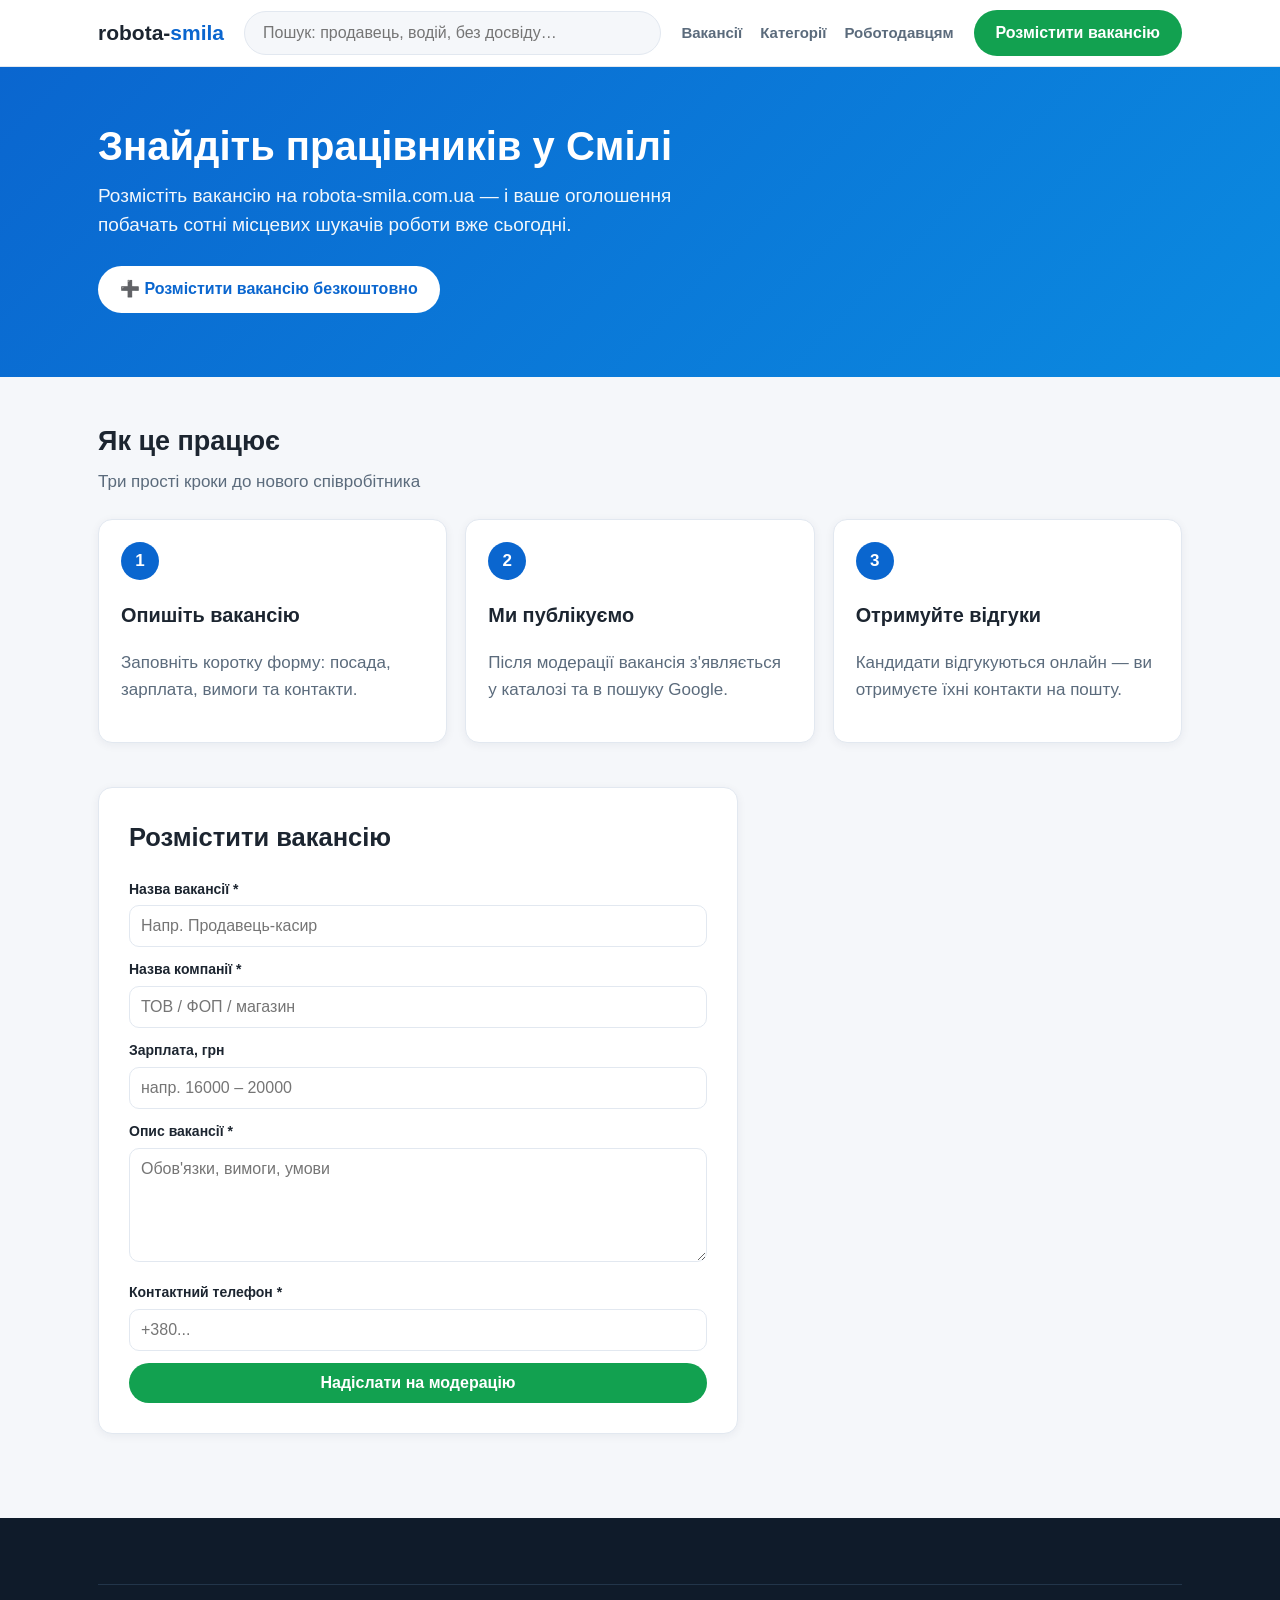
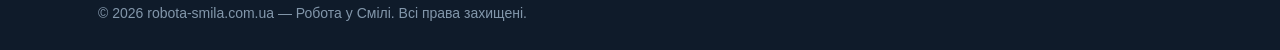
==== rabotodatelyam.html @ e4472aff "Локальний сайт вакансій robota-smila (Сміла) — статичний прототип Co-Authored-By: Claude Opus 4.8 <n" ====
<!DOCTYPE html>
<html lang="uk">
<head>
<meta charset="utf-8">
<meta name="viewport" content="width=device-width,initial-scale=1">
<title>Розмістити вакансію у Смілі — пошук працівників | robota-smila</title>
<meta name="description" content="Розмістіть вакансію у Смілі та знайдіть співробітників швидко. Ваше оголошення побачать сотні місцевих шукачів роботи. Просте розміщення за 5 хвилин!">
<link rel="canonical" href="https://robota-smila.com.ua/rabotodatelyam/">
<link rel="stylesheet" href="assets/style.css">
</head>
<body>
<header class="site"><div class="container nav">
  <a href="index.html" class="logo">robota-<b>smila</b></a>
  <div class="search"><input type="text" placeholder="Пошук: продавець, водій, без досвіду…"></div>
  <nav class="nav-links">
    <a href="vakansii.html">Вакансії</a>
    <a href="vakansii.html#cats">Категорії</a>
    <a href="rabotodatelyam.html">Роботодавцям</a>
  </nav>
  <a href="#form" class="btn green">Розмістити вакансію</a>
  <button class="burger" aria-label="Меню">☰</button>
</div></header>

<section class="hero"><div class="container">
  <h1>Знайдіть працівників у Смілі</h1>
  <p>Розмістіть вакансію на robota-smila.com.ua — і ваше оголошення побачать сотні місцевих шукачів роботи вже сьогодні.</p>
  <div class="cta"><a href="#form" class="btn ghost">➕ Розмістити вакансію безкоштовно</a></div>
</div></section>

<section class="block"><div class="container">
  <h2 class="title">Як це працює</h2>
  <p class="sub">Три прості кроки до нового співробітника</p>
  <div class="steps">
    <div class="step"><div class="num">1</div><h3>Опишіть вакансію</h3><p style="color:var(--muted)">Заповніть коротку форму: посада, зарплата, вимоги та контакти.</p></div>
    <div class="step"><div class="num">2</div><h3>Ми публікуємо</h3><p style="color:var(--muted)">Після модерації вакансія з'являється у каталозі та в пошуку Google.</p></div>
    <div class="step"><div class="num">3</div><h3>Отримуйте відгуки</h3><p style="color:var(--muted)">Кандидати відгукуються онлайн — ви отримуєте їхні контакти на пошту.</p></div>
  </div>
</div></section>

<section class="block" id="form" style="padding-top:0"><div class="container">
  <div class="detail" style="max-width:640px">
    <h2 style="margin-top:0">Розмістити вакансію</h2>
    <form id="jobForm">
      <div class="field"><label>Назва вакансії *</label><input required placeholder="Напр. Продавець-касир"></div>
      <div class="field"><label>Назва компанії *</label><input required placeholder="ТОВ / ФОП / магазин"></div>
      <div class="field"><label>Зарплата, грн</label><input placeholder="напр. 16000 – 20000"></div>
      <div class="field"><label>Опис вакансії *</label><textarea rows="5" required placeholder="Обов'язки, вимоги, умови"></textarea></div>
      <div class="field"><label>Контактний телефон *</label><input required type="tel" placeholder="+380..."></div>
      <button class="btn green" type="submit" style="width:100%">Надіслати на модерацію</button>
    </form>
    <div id="ok" style="display:none;color:var(--accent);font-weight:700;font-size:18px">✓ Дякуємо! Вакансію надіслано на модерацію. Ми опублікуємо її протягом дня.</div>
  </div>
</div></section>

<footer class="site"><div class="container">
  <div class="fbottom">© 2026 robota-smila.com.ua — Робота у Смілі. Всі права захищені.</div>
</div></footer>

<script src="assets/app.js"></script>
<script>
document.getElementById('jobForm').addEventListener('submit',e=>{
  e.preventDefault();
  document.getElementById('jobForm').style.display='none';
  document.getElementById('ok').style.display='block';
});
</script>
</body>
</html>
---- assets/style.css ----
:root{
  --bg:#f5f7fa;
  --card:#ffffff;
  --ink:#1c2530;
  --muted:#5b6b7c;
  --brand:#0a66cf;
  --brand-dark:#084f9e;
  --accent:#12a150;
  --border:#e2e8f0;
  --shadow:0 2px 10px rgba(20,40,70,.06);
  --radius:14px;
}
*{box-sizing:border-box}
html{scroll-behavior:smooth}
body{
  margin:0;
  font-family:-apple-system,BlinkMacSystemFont,"Segoe UI",Roboto,"Helvetica Neue",Arial,sans-serif;
  background:var(--bg);
  color:var(--ink);
  font-size:17px;
  line-height:1.55;
}
a{color:var(--brand);text-decoration:none}
a:hover{text-decoration:underline}
.container{max-width:1120px;margin:0 auto;padding:0 18px}

/* Header */
header.site{background:#fff;border-bottom:1px solid var(--border);position:sticky;top:0;z-index:50}
.nav{display:flex;align-items:center;gap:20px;height:66px}
.logo{font-weight:800;font-size:21px;color:var(--ink);white-space:nowrap}
.logo b{color:var(--brand)}
.nav .search{flex:1;position:relative}
.nav .search input{width:100%;height:44px;border:1px solid var(--border);border-radius:30px;padding:0 18px;font-size:16px;background:var(--bg)}
.nav .search input:focus{outline:2px solid var(--brand);background:#fff}
.nav-links{display:flex;gap:18px;align-items:center}
.nav-links a{color:var(--muted);font-weight:600;font-size:15px}
.btn{display:inline-block;background:var(--brand);color:#fff;border:none;border-radius:30px;padding:11px 22px;font-weight:700;font-size:16px;cursor:pointer;white-space:nowrap}
.btn:hover{background:var(--brand-dark);text-decoration:none;color:#fff}
.btn.ghost{background:#eef3fb;color:var(--brand)}
.btn.green{background:var(--accent)}
.btn.green:hover{background:#0d8542}
.burger{display:none;font-size:26px;background:none;border:none;cursor:pointer}

/* Hero */
.hero{background:linear-gradient(135deg,#0a66cf,#0b8ae0);color:#fff;padding:56px 0 64px}
.hero h1{font-size:40px;margin:0 0 12px;line-height:1.15}
.hero p{font-size:19px;opacity:.95;max-width:640px;margin:0 0 26px}
.hero .cta{display:flex;gap:14px;flex-wrap:wrap}
.hero .btn.ghost{background:#fff;color:var(--brand)}
.stats{display:flex;gap:34px;margin-top:34px;flex-wrap:wrap}
.stats .s b{font-size:30px;display:block}
.stats .s span{opacity:.9;font-size:15px}

/* Sections */
section.block{padding:44px 0}
h2.title{font-size:27px;margin:0 0 6px}
.sub{color:var(--muted);margin:0 0 24px}

/* Category grid */
.cats{display:grid;grid-template-columns:repeat(auto-fill,minmax(200px,1fr));gap:14px}
.cat{background:var(--card);border:1px solid var(--border);border-radius:var(--radius);padding:18px;display:flex;align-items:center;gap:12px;box-shadow:var(--shadow);transition:.15s}
.cat:hover{transform:translateY(-2px);text-decoration:none;border-color:var(--brand)}
.cat .ico{font-size:26px}
.cat .n{font-weight:700;color:var(--ink)}
.cat .c{color:var(--muted);font-size:14px}

/* Layout with sidebar */
.layout{display:grid;grid-template-columns:260px 1fr;gap:26px;align-items:start}
.filters{background:var(--card);border:1px solid var(--border);border-radius:var(--radius);padding:20px;box-shadow:var(--shadow);position:sticky;top:82px}
.filters h3{margin:0 0 12px;font-size:17px}
.filters .fgroup{margin-bottom:18px}
.filters label{display:flex;align-items:center;gap:9px;padding:5px 0;color:var(--muted);font-size:15px;cursor:pointer}
.filters input[type=checkbox]{width:18px;height:18px;accent-color:var(--brand)}
.filters .lbl{font-weight:700;color:var(--ink);margin-bottom:6px;font-size:14px;text-transform:uppercase;letter-spacing:.03em}

/* Vacancy cards */
.vac{background:var(--card);border:1px solid var(--border);border-radius:var(--radius);padding:20px;margin-bottom:14px;box-shadow:var(--shadow);transition:.15s}
.vac:hover{border-color:var(--brand)}
.vac h3{margin:0 0 4px;font-size:20px}
.vac h3 a{color:var(--ink)}
.vac .company{color:var(--muted);font-weight:600}
.vac .salary{color:var(--accent);font-weight:800;font-size:19px;margin:8px 0}
.vac .tags{display:flex;gap:8px;flex-wrap:wrap;margin:10px 0}
.tag{background:#eef3fb;color:var(--brand);border-radius:20px;padding:4px 12px;font-size:13px;font-weight:600}
.tag.gray{background:#eef1f5;color:var(--muted)}
.vac .foot{display:flex;justify-content:space-between;align-items:center;margin-top:12px;flex-wrap:wrap;gap:10px}
.vac .date{color:var(--muted);font-size:14px}
.count{color:var(--muted);margin-bottom:16px}

/* Vacancy detail */
.detail{background:var(--card);border:1px solid var(--border);border-radius:var(--radius);padding:30px;box-shadow:var(--shadow)}
.detail h1{font-size:30px;margin:0 0 6px}
.detail .salary{font-size:26px;color:var(--accent);font-weight:800;margin:14px 0}
.detail ul{padding-left:20px}
.detail li{margin:6px 0}
.aside-apply{background:var(--card);border:1px solid var(--border);border-radius:var(--radius);padding:22px;box-shadow:var(--shadow);position:sticky;top:82px}
.field{margin-bottom:12px}
.field label{display:block;font-weight:600;margin-bottom:5px;font-size:14px}
.field input,.field textarea{width:100%;border:1px solid var(--border);border-radius:10px;padding:11px;font-size:16px;font-family:inherit}

/* Breadcrumbs */
.crumbs{color:var(--muted);font-size:14px;padding:16px 0}
.crumbs a{color:var(--muted)}

/* Footer */
footer.site{background:#0f1b2a;color:#c3d0de;padding:40px 0 26px;margin-top:40px}
footer.site h4{color:#fff;margin:0 0 12px;font-size:16px}
footer.site a{color:#c3d0de;font-size:15px;display:block;padding:3px 0}
.fcols{display:grid;grid-template-columns:2fr 1fr 1fr 1fr;gap:28px}
.fbottom{border-top:1px solid #22354a;margin-top:26px;padding-top:18px;color:#8397ab;font-size:14px}

/* Employer landing */
.steps{display:grid;grid-template-columns:repeat(3,1fr);gap:18px}
.step{background:var(--card);border:1px solid var(--border);border-radius:var(--radius);padding:22px;box-shadow:var(--shadow)}
.step .num{width:38px;height:38px;border-radius:50%;background:var(--brand);color:#fff;display:flex;align-items:center;justify-content:center;font-weight:800;margin-bottom:12px}

.seo-text{background:var(--card);border:1px solid var(--border);border-radius:var(--radius);padding:26px;margin-top:26px;color:var(--muted);box-shadow:var(--shadow)}
.seo-text h2{color:var(--ink);font-size:22px}

@media(max-width:860px){
  .layout{grid-template-columns:1fr}
  .filters{position:static}
  .detail-grid{grid-template-columns:1fr!important}
  .fcols{grid-template-columns:1fr 1fr}
  .steps{grid-template-columns:1fr}
  .nav-links{display:none}
  .nav-links.open{display:flex;position:absolute;top:66px;left:0;right:0;background:#fff;flex-direction:column;padding:16px;border-bottom:1px solid var(--border);gap:6px}
  .burger{display:block}
  .hero h1{font-size:30px}
  .nav .search{display:none}
}
.detail-grid{display:grid;grid-template-columns:1fr 340px;gap:26px;align-items:start}
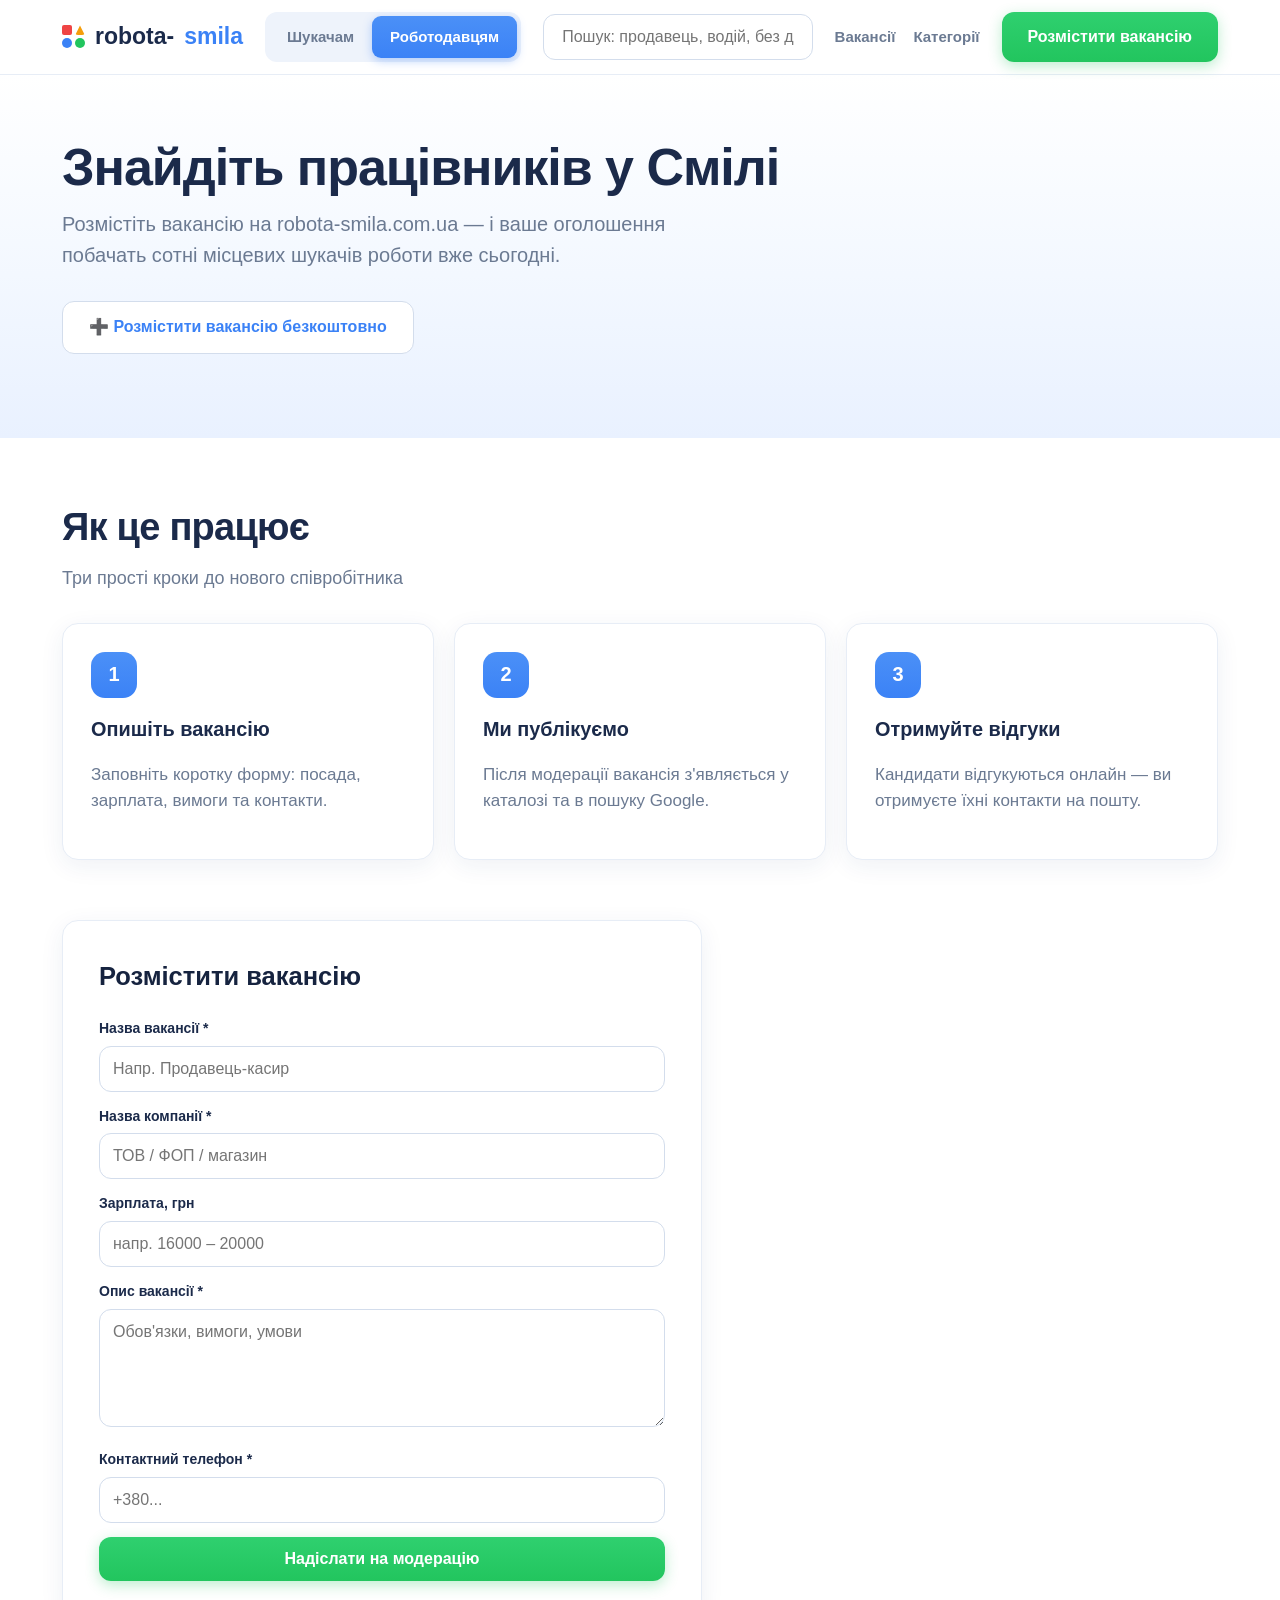
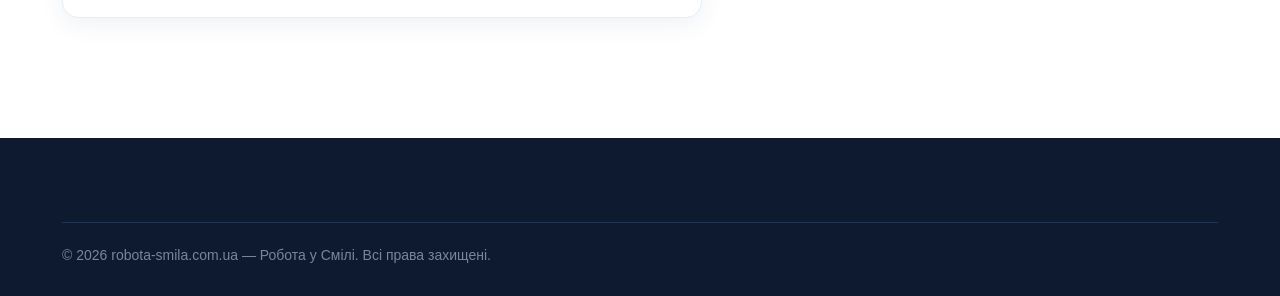
==== commit 1bc28846: "Редизайн у стилі Finder: світлий hero, картки вакансій, синій акцент Co-Authored-By: Claude Opus 4.8" ====
--- a/rabotodatelyam.html
+++ b/rabotodatelyam.html
@@ -10,12 +10,15 @@
 </head>
 <body>
 <header class="site"><div class="container nav">
-  <a href="index.html" class="logo">robota-<b>smila</b></a>
+  <a href="index.html" class="logo"><span class="mark"><i></i><i></i><i></i><i></i></span> robota-<b>smila</b></a>
+  <div class="toggle">
+    <a href="index.html">Шукачам</a>
+    <a href="rabotodatelyam.html" class="active">Роботодавцям</a>
+  </div>
   <div class="search"><input type="text" placeholder="Пошук: продавець, водій, без досвіду…"></div>
   <nav class="nav-links">
     <a href="vakansii.html">Вакансії</a>
     <a href="vakansii.html#cats">Категорії</a>
-    <a href="rabotodatelyam.html">Роботодавцям</a>
   </nav>
   <a href="#form" class="btn green">Розмістити вакансію</a>
   <button class="burger" aria-label="Меню">☰</button>
--- a/assets/style.css
+++ b/assets/style.css
@@ -1,132 +1,189 @@
 :root{
-  --bg:#f5f7fa;
+  --bg:#ffffff;
+  --soft:#f3f7ff;
+  --soft2:#eaf1ff;
   --card:#ffffff;
-  --ink:#1c2530;
-  --muted:#5b6b7c;
-  --brand:#0a66cf;
-  --brand-dark:#084f9e;
-  --accent:#12a150;
-  --border:#e2e8f0;
-  --shadow:0 2px 10px rgba(20,40,70,.06);
-  --radius:14px;
+  --ink:#16233f;
+  --ink2:#1b2a4a;
+  --muted:#6b7a92;
+  --muted2:#8a97ac;
+  --accent:#3b82f6;
+  --accent2:#5b9dff;
+  --accent-grad:linear-gradient(180deg,#4b90f7,#3b82f6);
+  --accent-grad-h:linear-gradient(180deg,#3b82f6,#2f6fda);
+  --green:#22c55e;
+  --border:#e7edf6;
+  --border-strong:#d3ddec;
+  --shadow:0 6px 24px rgba(30,55,110,.07);
+  --shadow-hover:0 10px 30px rgba(45,90,200,.14);
+  --radius:16px;
 }
 *{box-sizing:border-box}
 html{scroll-behavior:smooth}
 body{
   margin:0;
-  font-family:-apple-system,BlinkMacSystemFont,"Segoe UI",Roboto,"Helvetica Neue",Arial,sans-serif;
+  font-family:"Inter",-apple-system,BlinkMacSystemFont,"Segoe UI",Roboto,Arial,sans-serif;
   background:var(--bg);
   color:var(--ink);
   font-size:17px;
   line-height:1.55;
+  -webkit-font-smoothing:antialiased;
 }
-a{color:var(--brand);text-decoration:none}
-a:hover{text-decoration:underline}
-.container{max-width:1120px;margin:0 auto;padding:0 18px}
+a{color:var(--accent);text-decoration:none}
+a:hover{text-decoration:none;opacity:.85}
+.container{max-width:1200px;margin:0 auto;padding:0 22px}
 
-/* Header */
+/* ---------- Header ---------- */
 header.site{background:#fff;border-bottom:1px solid var(--border);position:sticky;top:0;z-index:50}
-.nav{display:flex;align-items:center;gap:20px;height:66px}
-.logo{font-weight:800;font-size:21px;color:var(--ink);white-space:nowrap}
-.logo b{color:var(--brand)}
+.nav{display:flex;align-items:center;gap:22px;height:74px}
+.logo{display:flex;align-items:center;gap:10px;font-weight:800;font-size:23px;color:var(--ink2);white-space:nowrap}
+.logo .mark{display:grid;grid-template-columns:10px 10px;grid-gap:3px}
+.logo .mark i{width:10px;height:10px;border-radius:3px;display:block}
+.logo .mark i:nth-child(1){background:#ef4444;border-radius:2px}
+.logo .mark i:nth-child(2){background:#f59e0b;clip-path:polygon(50% 0,100% 100%,0 100%)}
+.logo .mark i:nth-child(3){background:#3b82f6;border-radius:50%}
+.logo .mark i:nth-child(4){background:#22c55e;border-radius:50%}
+.logo b{color:var(--accent)}
+
+/* segmented toggle */
+.toggle{display:inline-flex;background:#eef3fb;border-radius:12px;padding:4px}
+.toggle a{padding:9px 18px;border-radius:9px;font-weight:700;font-size:15px;color:var(--muted)}
+.toggle a.active{background:var(--accent-grad);color:#fff;box-shadow:0 3px 10px rgba(59,130,246,.35)}
+
 .nav .search{flex:1;position:relative}
-.nav .search input{width:100%;height:44px;border:1px solid var(--border);border-radius:30px;padding:0 18px;font-size:16px;background:var(--bg)}
-.nav .search input:focus{outline:2px solid var(--brand);background:#fff}
+.nav .search input{width:100%;height:46px;border:1px solid var(--border-strong);border-radius:12px;padding:0 18px;font-size:16px;background:#fff}
+.nav .search input:focus{outline:none;border-color:var(--accent);box-shadow:0 0 0 3px rgba(59,130,246,.15)}
 .nav-links{display:flex;gap:18px;align-items:center}
 .nav-links a{color:var(--muted);font-weight:600;font-size:15px}
-.btn{display:inline-block;background:var(--brand);color:#fff;border:none;border-radius:30px;padding:11px 22px;font-weight:700;font-size:16px;cursor:pointer;white-space:nowrap}
-.btn:hover{background:var(--brand-dark);text-decoration:none;color:#fff}
-.btn.ghost{background:#eef3fb;color:var(--brand)}
-.btn.green{background:var(--accent)}
-.btn.green:hover{background:#0d8542}
-.burger{display:none;font-size:26px;background:none;border:none;cursor:pointer}
 
-/* Hero */
-.hero{background:linear-gradient(135deg,#0a66cf,#0b8ae0);color:#fff;padding:56px 0 64px}
-.hero h1{font-size:40px;margin:0 0 12px;line-height:1.15}
-.hero p{font-size:19px;opacity:.95;max-width:640px;margin:0 0 26px}
-.hero .cta{display:flex;gap:14px;flex-wrap:wrap}
-.hero .btn.ghost{background:#fff;color:var(--brand)}
-.stats{display:flex;gap:34px;margin-top:34px;flex-wrap:wrap}
-.stats .s b{font-size:30px;display:block}
-.stats .s span{opacity:.9;font-size:15px}
+.btn{display:inline-block;background:var(--accent-grad);color:#fff;border:none;border-radius:12px;padding:13px 26px;font-weight:700;font-size:16px;cursor:pointer;white-space:nowrap;box-shadow:0 4px 14px rgba(59,130,246,.3);transition:.15s}
+.btn:hover{background:var(--accent-grad-h);opacity:1;transform:translateY(-1px);color:#fff}
+.btn.ghost{background:#fff;color:var(--accent);border:1px solid var(--border-strong);box-shadow:none}
+.btn.ghost:hover{background:var(--soft)}
+.btn.green{background:linear-gradient(180deg,#2fd06f,#22c55e);box-shadow:0 4px 14px rgba(34,197,94,.3)}
+.btn.green:hover{background:linear-gradient(180deg,#22c55e,#16a34a)}
+.btn.lg{padding:16px 40px;font-size:17px;border-radius:14px}
+.burger{display:none;font-size:26px;background:none;border:none;cursor:pointer;color:var(--ink2)}
 
-/* Sections */
-section.block{padding:44px 0}
-h2.title{font-size:27px;margin:0 0 6px}
-.sub{color:var(--muted);margin:0 0 24px}
+/* ---------- Hero ---------- */
+.hero{background:linear-gradient(180deg,#ffffff 0%,#f3f8ff 55%,#e9f1ff 100%);padding:64px 0 84px;position:relative;overflow:hidden}
+.hero h1{font-size:52px;font-weight:800;letter-spacing:-.02em;margin:0 0 14px;line-height:1.08;color:var(--ink2)}
+.hero p{font-size:20px;color:var(--muted);max-width:660px;margin:0 0 30px}
+.searchbar{display:flex;gap:12px;max-width:920px;flex-wrap:wrap}
+.searchbar input{flex:1;min-width:220px;height:62px;border:1px solid var(--border-strong);border-radius:16px;padding:0 22px;font-size:17px;background:#fff;box-shadow:var(--shadow)}
+.searchbar input:focus{outline:none;border-color:var(--accent);box-shadow:0 0 0 3px rgba(59,130,246,.15)}
+.searchbar .btn{height:62px;border-radius:16px;padding:0 40px;font-size:18px}
+.stats{display:flex;gap:44px;margin-top:34px;flex-wrap:wrap}
+.stats .s b{font-size:34px;display:block;color:var(--ink2);font-weight:800}
+.stats .s span{color:var(--muted);font-size:15px}
+
+/* decorative shapes */
+.hero .blob{position:absolute;border-radius:50%;opacity:.5;filter:blur(2px)}
+.hero .b1{width:90px;height:90px;background:#dbe7ff;top:120px;right:9%}
+.hero .b2{width:54px;height:54px;background:#ffe3c2;top:250px;right:20%}
+.hero .b3{width:38px;height:38px;background:#d6f5e0;top:80px;right:32%}
+
+/* ---------- Sections ---------- */
+section.block{padding:60px 0}
+h2.title{font-size:38px;font-weight:800;letter-spacing:-.02em;margin:0 0 8px;color:var(--ink2)}
+h2.center{text-align:center;font-size:42px;margin-bottom:40px}
+.sub{color:var(--muted);margin:0 0 30px;font-size:18px}
+.sub.center{text-align:center}
 
 /* Category grid */
-.cats{display:grid;grid-template-columns:repeat(auto-fill,minmax(200px,1fr));gap:14px}
-.cat{background:var(--card);border:1px solid var(--border);border-radius:var(--radius);padding:18px;display:flex;align-items:center;gap:12px;box-shadow:var(--shadow);transition:.15s}
-.cat:hover{transform:translateY(-2px);text-decoration:none;border-color:var(--brand)}
-.cat .ico{font-size:26px}
-.cat .n{font-weight:700;color:var(--ink)}
+.cats{display:grid;grid-template-columns:repeat(auto-fill,minmax(210px,1fr));gap:16px}
+.cat{background:var(--card);border:1px solid var(--border);border-radius:var(--radius);padding:20px;display:flex;align-items:center;gap:14px;box-shadow:var(--shadow);transition:.16s}
+.cat:hover{transform:translateY(-3px);border-color:var(--accent);box-shadow:var(--shadow-hover);opacity:1}
+.cat .ico{font-size:28px;width:52px;height:52px;border-radius:14px;background:var(--soft);display:flex;align-items:center;justify-content:center}
+.cat .n{font-weight:700;color:var(--ink2);font-size:16px}
 .cat .c{color:var(--muted);font-size:14px}
 
-/* Layout with sidebar */
-.layout{display:grid;grid-template-columns:260px 1fr;gap:26px;align-items:start}
-.filters{background:var(--card);border:1px solid var(--border);border-radius:var(--radius);padding:20px;box-shadow:var(--shadow);position:sticky;top:82px}
-.filters h3{margin:0 0 12px;font-size:17px}
-.filters .fgroup{margin-bottom:18px}
-.filters label{display:flex;align-items:center;gap:9px;padding:5px 0;color:var(--muted);font-size:15px;cursor:pointer}
-.filters input[type=checkbox]{width:18px;height:18px;accent-color:var(--brand)}
-.filters .lbl{font-weight:700;color:var(--ink);margin-bottom:6px;font-size:14px;text-transform:uppercase;letter-spacing:.03em}
+/* ---------- Layout with sidebar ---------- */
+.layout{display:grid;grid-template-columns:280px 1fr;gap:28px;align-items:start}
+.filters{background:var(--card);border:1px solid var(--border);border-radius:var(--radius);padding:24px;box-shadow:var(--shadow);position:sticky;top:90px}
+.filters h3{margin:0 0 16px;font-size:19px;color:var(--ink2)}
+.filters .fgroup{margin-bottom:20px}
+.filters label{display:flex;align-items:center;gap:10px;padding:6px 0;color:var(--muted);font-size:15px;cursor:pointer}
+.filters input[type=checkbox]{width:19px;height:19px;accent-color:var(--accent)}
+.filters .lbl{font-weight:700;color:var(--ink2);margin-bottom:8px;font-size:13px;text-transform:uppercase;letter-spacing:.04em}
 
-/* Vacancy cards */
-.vac{background:var(--card);border:1px solid var(--border);border-radius:var(--radius);padding:20px;margin-bottom:14px;box-shadow:var(--shadow);transition:.15s}
-.vac:hover{border-color:var(--brand)}
-.vac h3{margin:0 0 4px;font-size:20px}
-.vac h3 a{color:var(--ink)}
-.vac .company{color:var(--muted);font-weight:600}
-.vac .salary{color:var(--accent);font-weight:800;font-size:19px;margin:8px 0}
-.vac .tags{display:flex;gap:8px;flex-wrap:wrap;margin:10px 0}
-.tag{background:#eef3fb;color:var(--brand);border-radius:20px;padding:4px 12px;font-size:13px;font-weight:600}
-.tag.gray{background:#eef1f5;color:var(--muted)}
-.vac .foot{display:flex;justify-content:space-between;align-items:center;margin-top:12px;flex-wrap:wrap;gap:10px}
-.vac .date{color:var(--muted);font-size:14px}
-.count{color:var(--muted);margin-bottom:16px}
+/* ---------- Vacancy cards (Finder style) ---------- */
+.grid3{display:grid;grid-template-columns:repeat(3,1fr);gap:18px}
+.vac{background:var(--card);border:1px solid var(--border);border-radius:var(--radius);padding:24px;box-shadow:var(--shadow);transition:.16s;position:relative}
+.vac:hover{border-color:var(--accent);box-shadow:var(--shadow-hover)}
+.vac .fav{position:absolute;top:20px;right:20px;font-size:20px;color:#c7d2e0;background:none;border:none;cursor:pointer}
+.vac .fav:hover{color:#ff6b8a}
+.vac h3{margin:0 44px 12px 0;font-size:19px;font-weight:700;line-height:1.25}
+.vac h3 a{color:var(--accent)}
+.vac .salary{color:var(--ink2);font-weight:800;font-size:22px;margin:0 0 14px}
+.vac .company{display:flex;align-items:center;gap:8px;color:var(--ink2);font-weight:600;margin-bottom:10px}
+.vac .co-ico{width:22px;height:22px;border-radius:6px;background:#eef3fb;display:inline-block}
+.verified{width:18px;height:18px;border-radius:50%;background:var(--green);color:#fff;font-size:11px;display:inline-flex;align-items:center;justify-content:center;font-weight:900}
+.vac .locs{color:var(--muted);font-size:15px;margin-bottom:6px}
+.vac .locs.dim{color:var(--muted2)}
+.vac .locs .dot{color:#c7d2e0;margin:0 6px}
+.vac .apply{margin-top:16px;display:flex;justify-content:space-between;align-items:center;gap:10px}
+.vac .date{color:var(--muted2);font-size:14px}
+.count{color:var(--muted);margin-bottom:20px;font-size:16px}
+#list .vac{margin-bottom:0}
+#list{display:grid;grid-template-columns:1fr 1fr;gap:18px}
 
-/* Vacancy detail */
-.detail{background:var(--card);border:1px solid var(--border);border-radius:var(--radius);padding:30px;box-shadow:var(--shadow)}
-.detail h1{font-size:30px;margin:0 0 6px}
-.detail .salary{font-size:26px;color:var(--accent);font-weight:800;margin:14px 0}
-.detail ul{padding-left:20px}
-.detail li{margin:6px 0}
-.aside-apply{background:var(--card);border:1px solid var(--border);border-radius:var(--radius);padding:22px;box-shadow:var(--shadow);position:sticky;top:82px}
-.field{margin-bottom:12px}
-.field label{display:block;font-weight:600;margin-bottom:5px;font-size:14px}
-.field input,.field textarea{width:100%;border:1px solid var(--border);border-radius:10px;padding:11px;font-size:16px;font-family:inherit}
+/* ---------- Vacancy detail ---------- */
+.detail{background:var(--card);border:1px solid var(--border);border-radius:var(--radius);padding:36px;box-shadow:var(--shadow)}
+.detail h1{font-size:34px;font-weight:800;margin:0 0 8px;color:var(--ink2);letter-spacing:-.01em}
+.detail .salary{font-size:30px;color:var(--ink2);font-weight:800;margin:16px 0}
+.detail h3{color:var(--ink2);font-size:20px;margin:22px 0 8px}
+.detail ul{padding-left:22px}
+.detail li{margin:7px 0}
+.aside-apply{background:var(--card);border:1px solid var(--border);border-radius:var(--radius);padding:26px;box-shadow:var(--shadow);position:sticky;top:90px}
+.field{margin-bottom:14px}
+.field label{display:block;font-weight:600;margin-bottom:6px;font-size:14px;color:var(--ink2)}
+.field input,.field textarea{width:100%;border:1px solid var(--border-strong);border-radius:12px;padding:13px;font-size:16px;font-family:inherit}
+.field input:focus,.field textarea:focus{outline:none;border-color:var(--accent);box-shadow:0 0 0 3px rgba(59,130,246,.15)}
+
+/* tags */
+.tags{display:flex;gap:8px;flex-wrap:wrap;margin:12px 0}
+.tag{background:var(--soft);color:var(--accent);border-radius:20px;padding:6px 14px;font-size:14px;font-weight:600}
+.tag.gray{background:#eef1f6;color:var(--muted)}
 
 /* Breadcrumbs */
-.crumbs{color:var(--muted);font-size:14px;padding:16px 0}
+.crumbs{color:var(--muted);font-size:14px;padding:20px 0}
 .crumbs a{color:var(--muted)}
 
 /* Footer */
-footer.site{background:#0f1b2a;color:#c3d0de;padding:40px 0 26px;margin-top:40px}
-footer.site h4{color:#fff;margin:0 0 12px;font-size:16px}
-footer.site a{color:#c3d0de;font-size:15px;display:block;padding:3px 0}
-.fcols{display:grid;grid-template-columns:2fr 1fr 1fr 1fr;gap:28px}
-.fbottom{border-top:1px solid #22354a;margin-top:26px;padding-top:18px;color:#8397ab;font-size:14px}
+footer.site{background:#0e1a30;color:#aebbcd;padding:52px 0 30px;margin-top:60px}
+footer.site h4{color:#fff;margin:0 0 14px;font-size:16px}
+footer.site a{color:#aebbcd;font-size:15px;display:block;padding:4px 0}
+footer.site a:hover{color:#fff;opacity:1}
+.fcols{display:grid;grid-template-columns:2fr 1fr 1fr 1fr;gap:32px}
+.fbottom{border-top:1px solid #22344f;margin-top:32px;padding-top:22px;color:#77879e;font-size:14px}
 
 /* Employer landing */
-.steps{display:grid;grid-template-columns:repeat(3,1fr);gap:18px}
-.step{background:var(--card);border:1px solid var(--border);border-radius:var(--radius);padding:22px;box-shadow:var(--shadow)}
-.step .num{width:38px;height:38px;border-radius:50%;background:var(--brand);color:#fff;display:flex;align-items:center;justify-content:center;font-weight:800;margin-bottom:12px}
+.steps{display:grid;grid-template-columns:repeat(3,1fr);gap:20px}
+.step{background:var(--card);border:1px solid var(--border);border-radius:var(--radius);padding:28px;box-shadow:var(--shadow)}
+.step .num{width:46px;height:46px;border-radius:14px;background:var(--accent-grad);color:#fff;display:flex;align-items:center;justify-content:center;font-weight:800;font-size:20px;margin-bottom:16px}
+.step h3{margin:0 0 8px;color:var(--ink2)}
 
-.seo-text{background:var(--card);border:1px solid var(--border);border-radius:var(--radius);padding:26px;margin-top:26px;color:var(--muted);box-shadow:var(--shadow)}
-.seo-text h2{color:var(--ink);font-size:22px}
+.seo-text{background:var(--soft);border:1px solid var(--border);border-radius:var(--radius);padding:34px;margin-top:30px;color:var(--muted);box-shadow:none}
+.seo-text h2{color:var(--ink2);font-size:26px;margin-top:0}
 
+.detail-grid{display:grid;grid-template-columns:1fr 360px;gap:28px;align-items:start}
+
+@media(max-width:980px){
+  .grid3{grid-template-columns:1fr}
+  #list{grid-template-columns:1fr}
+}
 @media(max-width:860px){
   .layout{grid-template-columns:1fr}
   .filters{position:static}
-  .detail-grid{grid-template-columns:1fr!important}
+  .detail-grid{grid-template-columns:1fr}
   .fcols{grid-template-columns:1fr 1fr}
   .steps{grid-template-columns:1fr}
-  .nav-links{display:none}
-  .nav-links.open{display:flex;position:absolute;top:66px;left:0;right:0;background:#fff;flex-direction:column;padding:16px;border-bottom:1px solid var(--border);gap:6px}
+  .nav-links,.nav .search{display:none}
+  .nav-links.open{display:flex;position:absolute;top:74px;left:0;right:0;background:#fff;flex-direction:column;padding:18px;border-bottom:1px solid var(--border);gap:8px}
   .burger{display:block}
-  .hero h1{font-size:30px}
-  .nav .search{display:none}
+  .hero h1{font-size:34px}
+  .hero p{font-size:17px}
+  h2.title,h2.center{font-size:28px}
+  .toggle{display:none}
 }
-.detail-grid{display:grid;grid-template-columns:1fr 340px;gap:26px;align-items:start}
